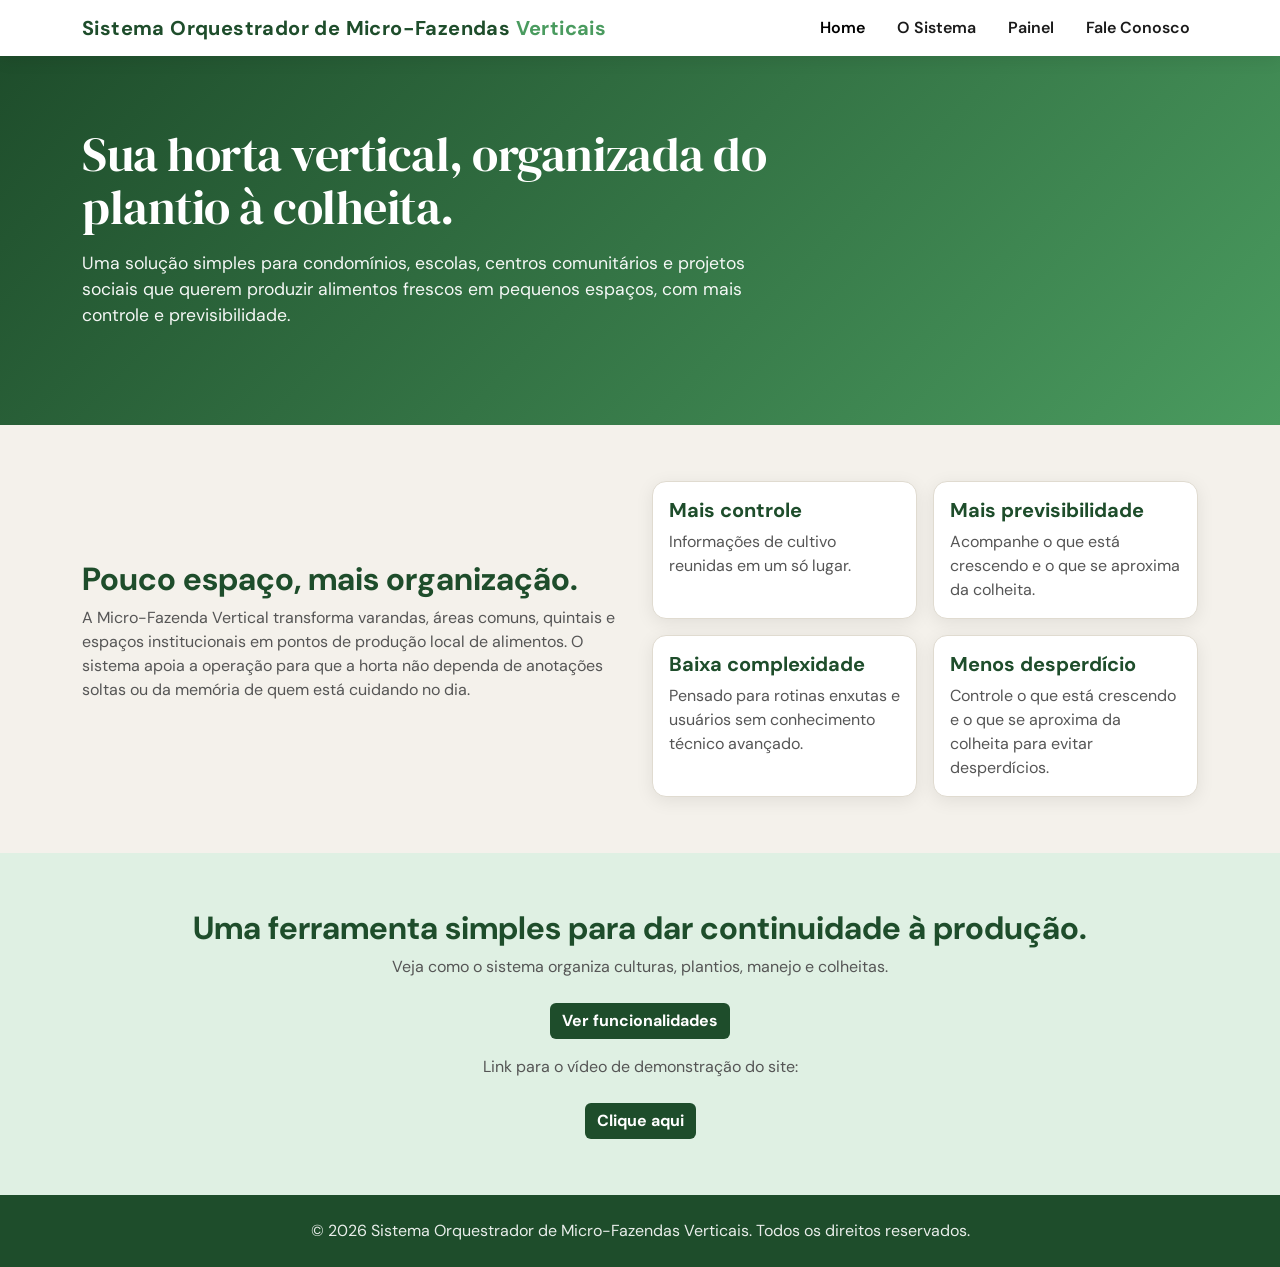
==== index.html @ 996898a3 "Add files via upload" ====
<!DOCTYPE html>
<html lang="pt-br">
<head>
    <meta charset="UTF-8">
    <meta name="viewport" content="width=device-width, initial-scale=1.0">
    <title>Sistema Orquestrador de Micro-Fazendas Verticais | Home</title>
    <link href="https://cdn.jsdelivr.net/npm/bootstrap@5.3.3/dist/css/bootstrap.min.css" rel="stylesheet">
    <link rel="stylesheet" href="./src/css/estilo.css">
</head>
<body>
    <nav class="navbar navbar-expand-md sticky-top">
        <div class="container">
            <a class="navbar-brand" href="index.html">Sistema Orquestrador de Micro-Fazendas <span>Verticais</span></a>
            <button class="navbar-toggler" type="button" data-bs-toggle="collapse" data-bs-target="#menuPrincipal" aria-controls="menuPrincipal" aria-expanded="false" aria-label="Abrir menu">
                <span class="navbar-toggler-icon"></span>
            </button>
            <div class="collapse navbar-collapse justify-content-end" id="menuPrincipal">
                <ul class="navbar-nav gap-md-3">
                    <li class="nav-item"><a class="nav-link active" href="index.html">Home</a></li>
                    <li class="nav-item"><a class="nav-link " href="sistema.html">O Sistema</a></li>
                    <li class="nav-item"><a class="nav-link " href="painel.html">Painel</a></li>
                    <li class="nav-item"><a class="nav-link " href="contato.html">Fale Conosco</a></li>
                </ul>
            </div>
        </div>
    </nav>
    <header class="hero">
        <div class="container">
            <div class="row align-items-center g-4">
                <div class="col-lg-8">
                    <h1 class="display-5 serif mb-3">Sua horta vertical, organizada do plantio à colheita.</h1>
                    <p class="mb-4">
                        Uma solução simples para condomínios, escolas, centros comunitários e projetos sociais
                        que querem produzir alimentos frescos em pequenos espaços, com mais controle e previsibilidade.
                    </p>
                </div>
            </div>
        </div>
    </header>
    <main>
        <section class="secao">
            <div class="container">
                <div class="row g-4 align-items-center">
                    <div class="col-lg-6">
                        <h2 class="titulo-secao">Pouco espaço, mais organização.</h2>
                        <p class="texto-suave">
                            A Micro-Fazenda Vertical transforma varandas, áreas comuns, quintais e espaços institucionais
                            em pontos de produção local de alimentos. O sistema apoia a operação para que a horta
                            não dependa de anotações soltas ou da memória de quem está cuidando no dia.
                        </p>
                    </div>
                    <div class="col-lg-6">
                        <div class="row g-3">
                            <div class="col-md-6">
                                <div class="card h-100">
                                    <div class="card-body">
                                        <h3 class="h5 card-title">Mais controle</h3>
                                        <p class="texto-suave mb-0">Informações de cultivo reunidas em um só lugar.</p>
                                    </div>
                                </div>
                            </div>
                            <div class="col-md-6">
                                <div class="card h-100">
                                    <div class="card-body">
                                        <h3 class="h5 card-title">Mais previsibilidade</h3>
                                        <p class="texto-suave mb-0">Acompanhe o que está crescendo e o que se aproxima da colheita.</p>
                                    </div>
                                </div>
                            </div>
                            <div class="col-md-6">
                                <div class="card h-100">
                                    <div class="card-body">
                                        <h3 class="h5 card-title">Baixa complexidade</h3>
                                        <p class="texto-suave mb-0">Pensado para rotinas enxutas e usuários sem conhecimento técnico avançado.</p>
                                    </div>
                                </div>
                            </div>
                            <div class="col-md-6">
                                <div class="card h-100">
                                    <div class="card-body">
                                        <h3 class="h5 card-title">Menos desperdício</h3>
                                        <p class="texto-suave mb-0">Controle o que está crescendo e o que se aproxima da colheita para evitar desperdícios.</p>
                                    </div>
                                </div>
                            </div>
                        </div>
                    </div>
                </div>
            </div>
        </section>
        <section class="secao bg-verde-suave">
            <div class="container text-center">
                <h2 class="titulo-secao">Uma ferramenta simples para dar continuidade à produção.</h2>
                <p class="texto-suave mb-4">
                    Veja como o sistema organiza culturas, plantios, manejo e colheitas.
                </p>
                <a href="sistema.html" class="btn btn-verde">Ver funcionalidades</a>
                <p class="texto-suave mt-3 mb-4">
                    Link para o vídeo de demonstração do site:
                </p>
                <a href="https://youtu.be/n0V0kbE-1TE" target="_blank" rel="noopener noreferrer" class="btn btn-verde">Clique aqui</a>
            </div>
        </section>
    </main>
    <footer>
        <div class="container text-center">
            <p>&copy; 2026 Sistema Orquestrador de Micro-Fazendas Verticais. Todos os direitos reservados.</p>
        </div>
    </footer>
    <script src="https://cdn.jsdelivr.net/npm/bootstrap@5.3.3/dist/js/bootstrap.bundle.min.js"></script>
    <script src="./src/js/script.js"></script>
</body>
</html>
---- src/css/estilo.css ----
@import url('https://fonts.googleapis.com/css2?family=DM+Sans:wght@400;500;600;700&family=DM+Serif+Display:ital@0;1&display=swap');

:root {
    --bg: #f4f1eb;
    --surface: #ffffff;
    --surface2: #faf8f4;
    --verde: #1e4d2b;
    --verde-claro: #4a9b5f;
    --verde-suave: #dff0e3;
    --terra: #8b5e3c;
    --amarelo: #d4a017;
    --azul: #5b8fc4;
    --text: #1a1a1a;
    --text-suave: #555555;
    --borda: #e0dbd0;
    --sombra: 0 4px 18px rgba(0, 0, 0, 0.08);
}

body {
    font-family: 'DM Sans', Arial, sans-serif;
    background: var(--bg);
    color: var(--text);
}

/* Tipografia serif sutil (inspiração Aurora) */
.serif {
    font-family: 'DM Serif Display', serif;
    font-weight: 400;
    letter-spacing: -0.01em;
}

.navbar {
    background: var(--surface);
    box-shadow: var(--sombra);
}
.navbar-brand {
    color: var(--verde);
    font-weight: 700;
    letter-spacing: 0.02em;
}
.navbar-brand span {
    color: var(--verde-claro);
}
.nav-link {
    color: var(--text);
    font-weight: 600;
}
.nav-link:hover,
.nav-link.active {
    color: var(--verde-claro);
}

.hero {
    background: linear-gradient(135deg, var(--verde), var(--verde-claro));
    color: white;
    padding: 72px 0;
}
.hero h1 {
    font-weight: 700;
    line-height: 1.1;
}
.hero h1.serif {
    font-weight: 400;
}
.hero p {
    max-width: 720px;
    font-size: 1.1rem;
    opacity: 0.95;
}

.secao {
    padding: 56px 0;
}
.titulo-secao {
    color: var(--verde);
    font-weight: 700;
}
.texto-suave {
    color: var(--text-suave);
}

.card {
    border: 1px solid var(--borda);
    border-radius: 14px;
    box-shadow: var(--sombra);
}
.card-title {
    color: var(--verde);
    font-weight: 700;
}
.text-verde {
    color: var(--verde);
    font-weight: 600;
}
.icone-card {
    font-size: 2rem;
    margin-bottom: 12px;
}
.bg-suave {
    background: var(--surface);
}
.bg-verde-suave {
    background: var(--verde-suave);
}

.btn-verde {
    background: var(--verde);
    color: white;
    border: none;
    font-weight: 700;
}
.btn-verde:hover {
    background: var(--verde-claro);
    color: white;
}
.btn-contorno-verde {
    border: 1px solid var(--verde);
    color: var(--verde);
    font-weight: 700;
}
.btn-contorno-verde:hover {
    background: var(--verde-suave);
    color: var(--verde);
}

.form-control:focus,
.form-select:focus {
    border-color: var(--verde-claro);
    box-shadow: 0 0 0 0.2rem rgba(74, 155, 95, 0.20);
}
.alert-success {
    background: var(--verde-suave);
    border-color: var(--verde-claro);
    color: var(--verde);
}

footer {
    background: var(--verde);
    color: white;
    padding: 24px 0;
}
footer p {
    margin: 0;
    opacity: 0.9;
}

/* ─────────────────────────────────
   PAINEL (inspirado no Aurora)
   ───────────────────────────────── */

.stat-card {
    background: var(--surface);
    border: 1px solid var(--borda);
    border-radius: 8px;
    padding: 20px;
    position: relative;
    overflow: hidden;
    height: 100%;
}
.stat-card::before {
    content: '';
    position: absolute;
    top: 0;
    left: 0;
    right: 0;
    height: 3px;
}
.stat-verde::before   { background: var(--verde-claro); }
.stat-amarelo::before { background: var(--amarelo); }
.stat-terra::before   { background: var(--terra); }
.stat-azul::before    { background: var(--azul); }

.stat-num {
    font-size: 2rem;
    font-weight: 700;
    color: var(--verde);
    line-height: 1;
    margin-bottom: 4px;
}
.stat-label {
    font-size: 12px;
    color: var(--text-suave);
    font-weight: 600;
    text-transform: uppercase;
    letter-spacing: 0.06em;
}

.panel-card {
    background: var(--surface);
    border: 1px solid var(--borda);
    border-radius: 8px;
    overflow: hidden;
}
.panel-card-header {
    padding: 14px 20px;
    border-bottom: 1px solid var(--borda);
    display: flex;
    align-items: center;
    justify-content: space-between;
    gap: 12px;
    flex-wrap: wrap;
}
.panel-card-header h3 {
    font-size: 12px;
    font-weight: 700;
    color: var(--verde);
    letter-spacing: 0.06em;
    text-transform: uppercase;
    margin: 0;
}
.panel-card-body {
    padding: 20px;
}

.chip {
    display: inline-block;
    padding: 3px 10px;
    border-radius: 999px;
    font-size: 11px;
    font-weight: 600;
    letter-spacing: 0.04em;
    text-transform: uppercase;
    line-height: 1.4;
}
.chip-azul    { background: #e3eef9; color: #2c6cb0; }
.chip-amarelo { background: #fdf3d4; color: #8a6914; }
.chip-verde   { background: var(--verde-suave); color: var(--verde); }

.tabela-plantios {
    width: 100%;
    border-collapse: collapse;
}
.tabela-plantios th {
    text-align: left;
    padding: 12px 20px;
    background: var(--surface2);
    font-size: 11px;
    text-transform: uppercase;
    letter-spacing: 0.06em;
    color: var(--text-suave);
    font-weight: 600;
    border-bottom: 1px solid var(--borda);
}
.tabela-plantios td {
    padding: 14px 20px;
    border-bottom: 1px solid var(--borda);
    font-size: 13px;
    vertical-align: middle;
}
.tabela-plantios tbody tr:last-child td {
    border-bottom: none;
}
.tabela-plantios tbody tr:hover {
    background: var(--surface2);
}

.barra-progresso {
    width: 100%;
    height: 6px;
    background: #ebe7df;
    border-radius: 3px;
    overflow: hidden;
}
.barra-fill {
    height: 100%;
    background: var(--verde-claro);
    border-radius: 3px;
}
.barra-fill.pronto {
    background: var(--verde);
}

.estado-vazio {
    padding: 48px 20px;
    text-align: center;
    color: var(--text-suave);
}
.estado-vazio-icon {
    font-size: 2.2rem;
    display: block;
    margin-bottom: 10px;
    opacity: 0.4;
}

#toast-container {
    position: fixed;
    bottom: 20px;
    right: 20px;
    z-index: 9999;
    display: flex;
    flex-direction: column;
    gap: 8px;
    pointer-events: none;
}
.toast-custom {
    background: var(--verde);
    color: white;
    padding: 12px 18px;
    border-radius: 6px;
    box-shadow: 0 4px 12px rgba(0, 0, 0, 0.15);
    font-size: 13px;
    font-weight: 500;
    pointer-events: auto;
}

@media (max-width: 768px) {
    .hero {
        padding: 48px 0;
    }
    .hero h1 {
        font-size: 2rem;
    }
    .secao {
        padding: 40px 0;
    }
    .stat-num {
        font-size: 1.6rem;
    }
    .tabela-plantios th,
    .tabela-plantios td {
        padding: 10px 14px;
    }
}
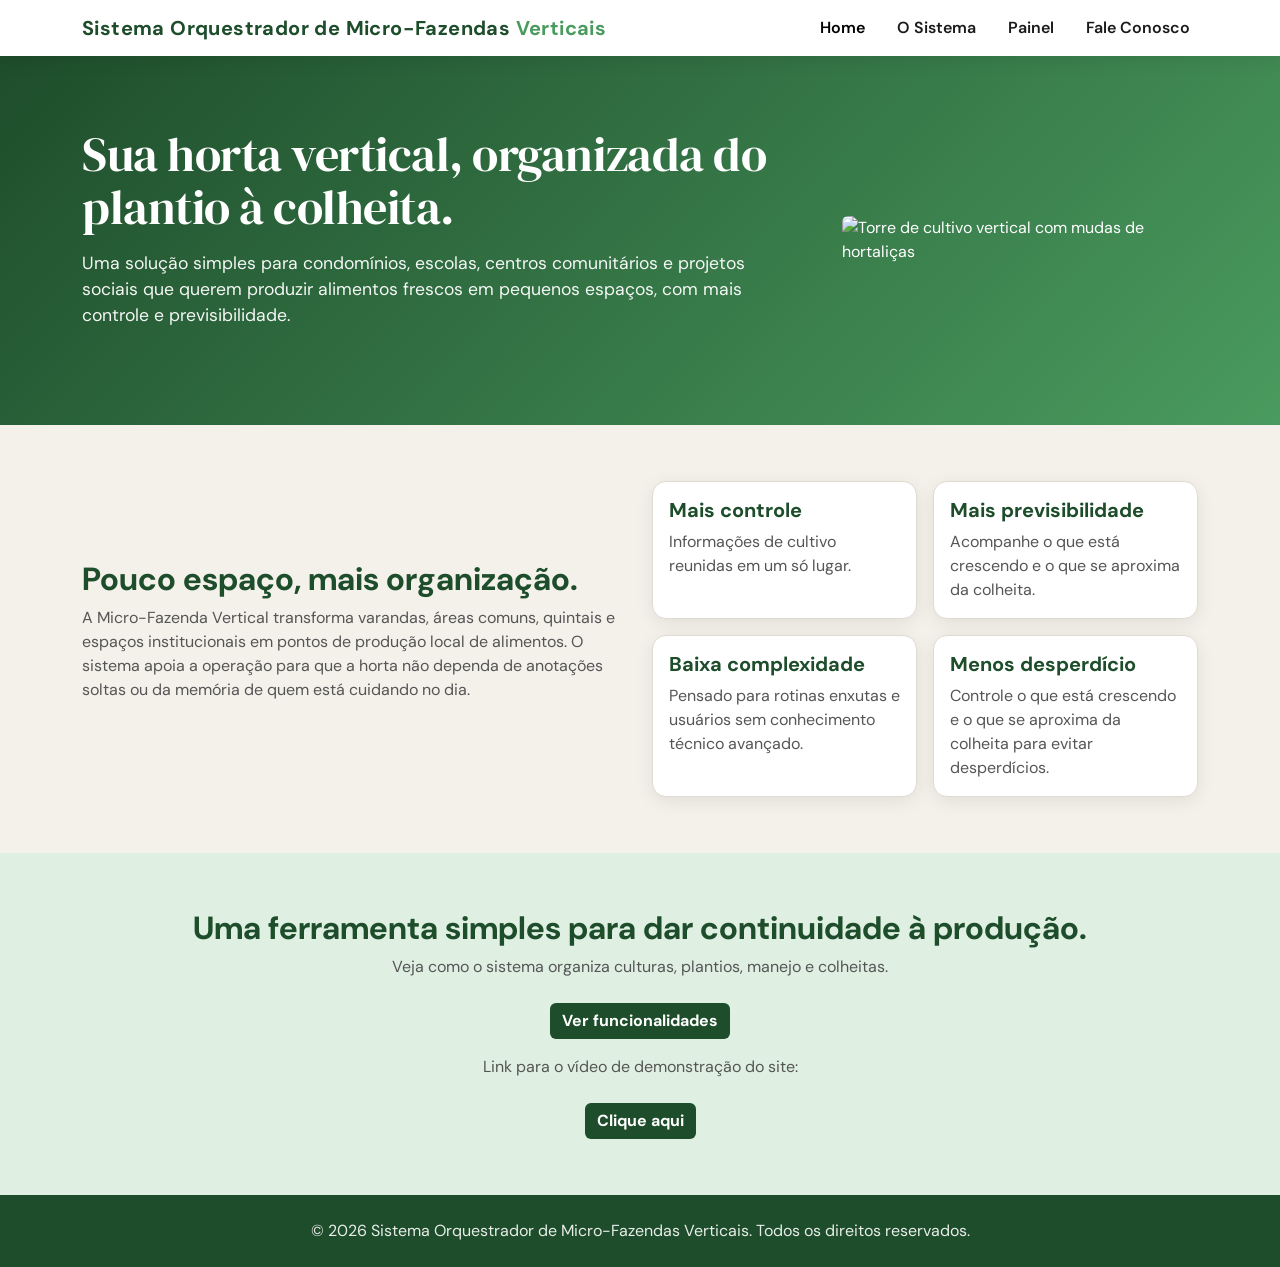
==== commit db860135: "Add image to header section in index.html" ====
--- a/index.html
+++ b/index.html
@@ -33,6 +33,8 @@
                         Uma solução simples para condomínios, escolas, centros comunitários e projetos sociais
                         que querem produzir alimentos frescos em pequenos espaços, com mais controle e previsibilidade.
                     </p>
+                </div>
+                <div class="col-lg-4"> <img src="https://images.unsplash.com/photo-1682629088851-daa687df7f7f?w=800&q=80&auto=format&fit=crop" alt="Torre de cultivo vertical com mudas de hortaliças" class="img-fluid rounded hero-img">
                 </div>
             </div>
         </div>
--- a/src/css/estilo.css
+++ b/src/css/estilo.css
@@ -22,7 +22,6 @@
     color: var(--text);
 }
 
-/* Tipografia serif sutil (inspiração Aurora) */
 .serif {
     font-family: 'DM Serif Display', serif;
     font-weight: 400;
@@ -143,10 +142,6 @@
     margin: 0;
     opacity: 0.9;
 }
-
-/* ─────────────────────────────────
-   PAINEL (inspirado no Aurora)
-   ───────────────────────────────── */
 
 .stat-card {
     background: var(--surface);
@@ -320,4 +315,49 @@
     .tabela-plantios td {
         padding: 10px 14px;
     }
-}
+    .navbar-brand {
+        font-size: 0.95rem;
+        white-space: normal;
+        line-height: 1.25;
+        max-width: calc(100% - 56px);
+    }
+
+    .tabela-plantios,
+    .tabela-plantios tbody,
+    .tabela-plantios tr,
+    .tabela-plantios td {
+        display: block;
+        width: 100%;
+    }
+    .tabela-plantios thead {
+        display: none;
+    }
+    .tabela-plantios tr {
+        padding: 14px 16px;
+        border-bottom: 1px solid var(--borda);
+    }
+    .tabela-plantios tr:last-child {
+        border-bottom: none;
+    }
+    .tabela-plantios td {
+        padding: 4px 0;
+        border-bottom: none;
+    }
+    .tabela-plantios td.text-end {
+        text-align: left;
+        margin-top: 8px;
+    }
+
+    .hero-img {
+    width: 100%;
+    max-height: 420px;
+    object-fit: cover;
+    box-shadow: 0 10px 30px rgba(0, 0, 0, 0.25);
+    }
+    @media (max-width: 991px) {
+    .hero-img {
+        max-height: 280px;
+        margin-top: 16px;
+    }
+}
+}
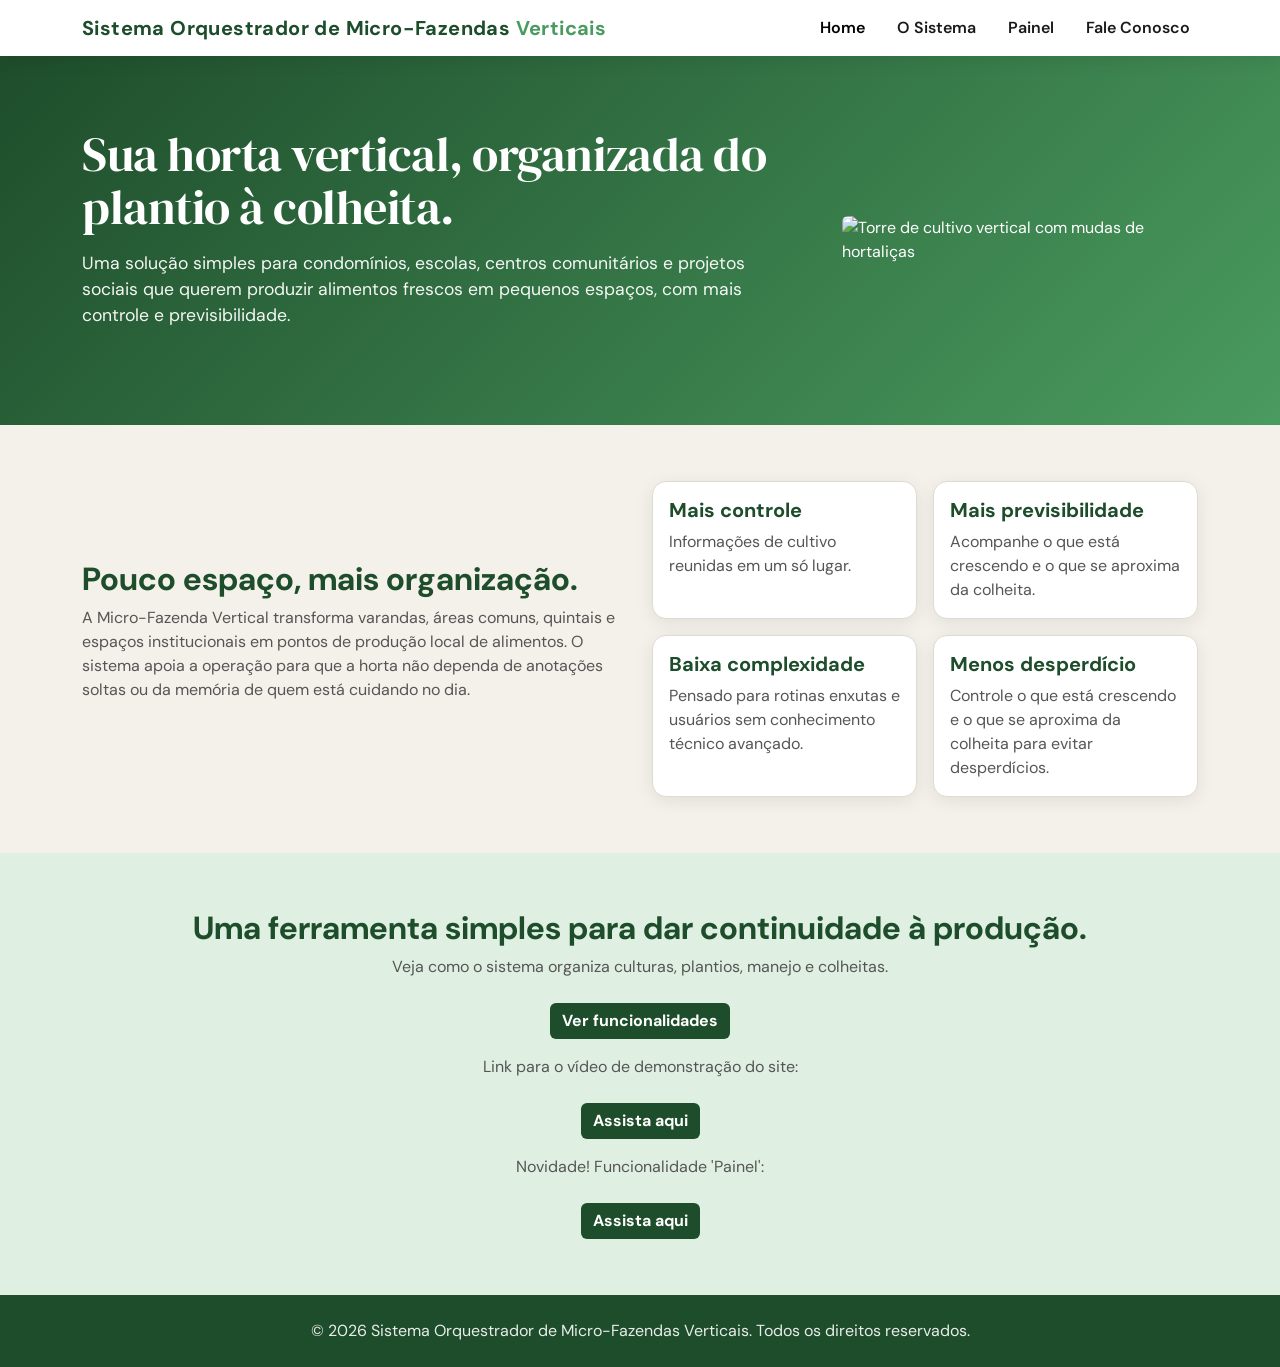
==== commit e86435ed: "Update video links and add new feature announcement" ====
--- a/index.html
+++ b/index.html
@@ -100,7 +100,11 @@
                 <p class="texto-suave mt-3 mb-4">
                     Link para o vídeo de demonstração do site:
                 </p>
-                <a href="https://youtu.be/n0V0kbE-1TE" target="_blank" rel="noopener noreferrer" class="btn btn-verde">Clique aqui</a>
+                <a href="https://youtu.be/n0V0kbE-1TE" target="_blank" rel="noopener noreferrer" class="btn btn-verde">Assista aqui</a>
+                <p class="texto-suave mt-3 mb-4">
+                    Novidade! Funcionalidade 'Painel':
+                </p>
+                <a href="https://youtu.be/Vc2GLuo6h18" target="_blank" rel="noopener noreferrer" class="btn btn-verde">Assista aqui</a>
             </div>
         </section>
     </main>
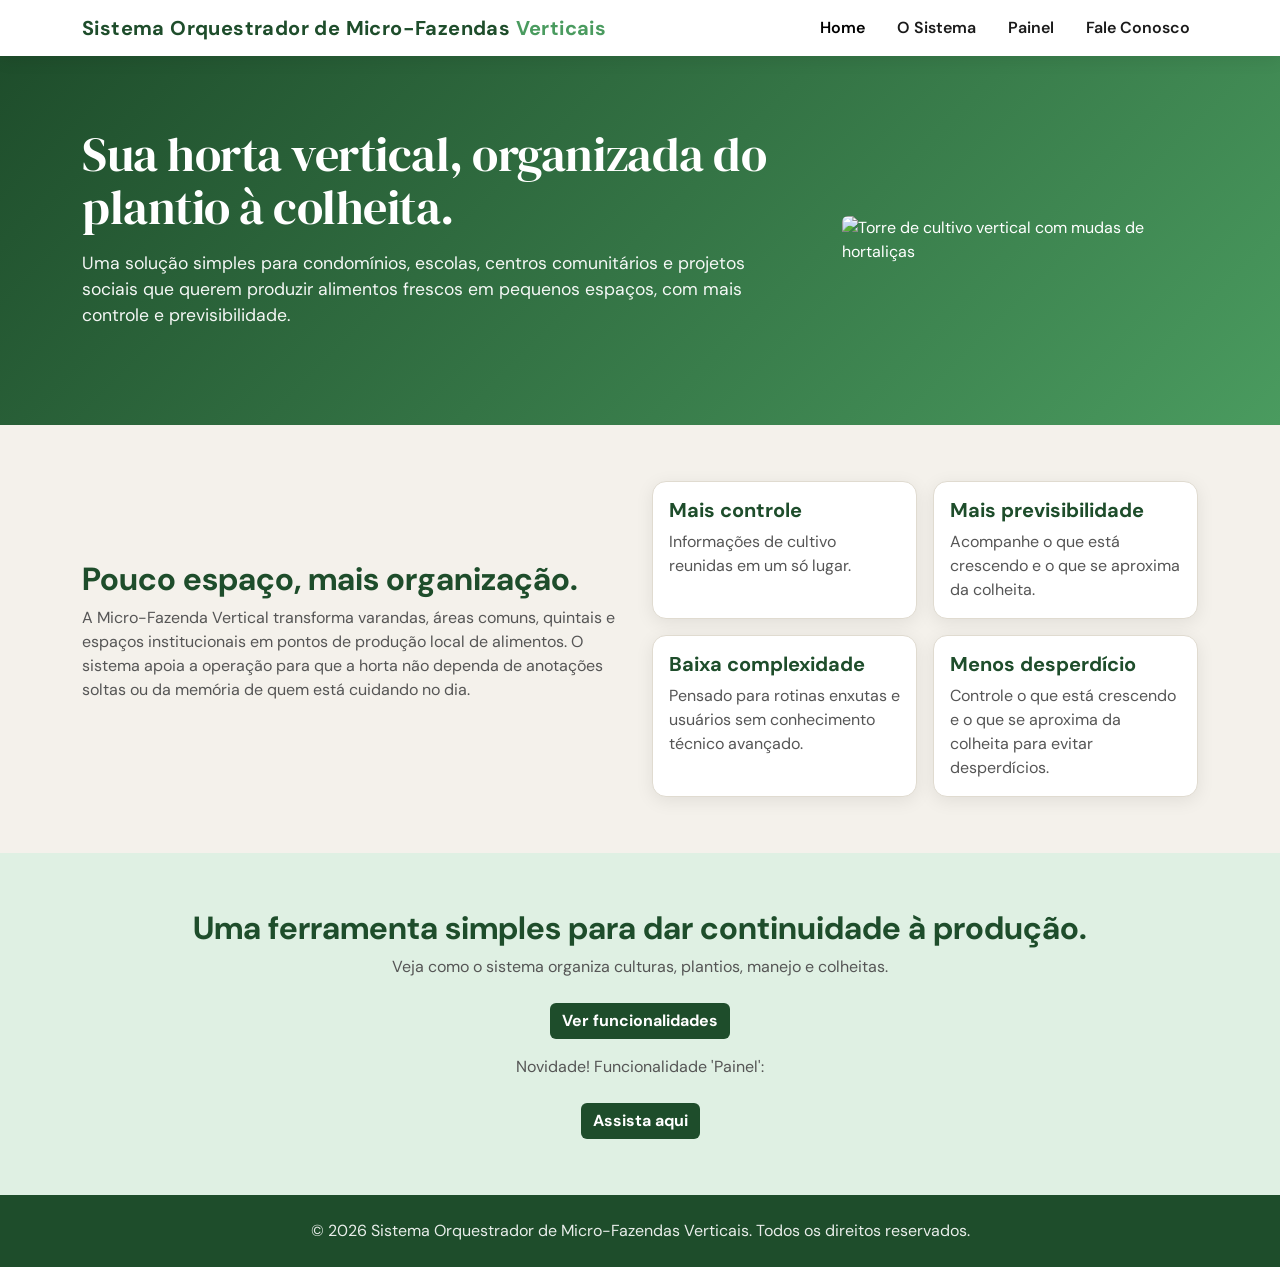
==== commit b677be38: "Update index.html" ====
--- a/index.html
+++ b/index.html
@@ -98,10 +98,6 @@
                 </p>
                 <a href="sistema.html" class="btn btn-verde">Ver funcionalidades</a>
                 <p class="texto-suave mt-3 mb-4">
-                    Link para o vídeo de demonstração do site:
-                </p>
-                <a href="https://youtu.be/n0V0kbE-1TE" target="_blank" rel="noopener noreferrer" class="btn btn-verde">Assista aqui</a>
-                <p class="texto-suave mt-3 mb-4">
                     Novidade! Funcionalidade 'Painel':
                 </p>
                 <a href="https://youtu.be/Vc2GLuo6h18" target="_blank" rel="noopener noreferrer" class="btn btn-verde">Assista aqui</a>
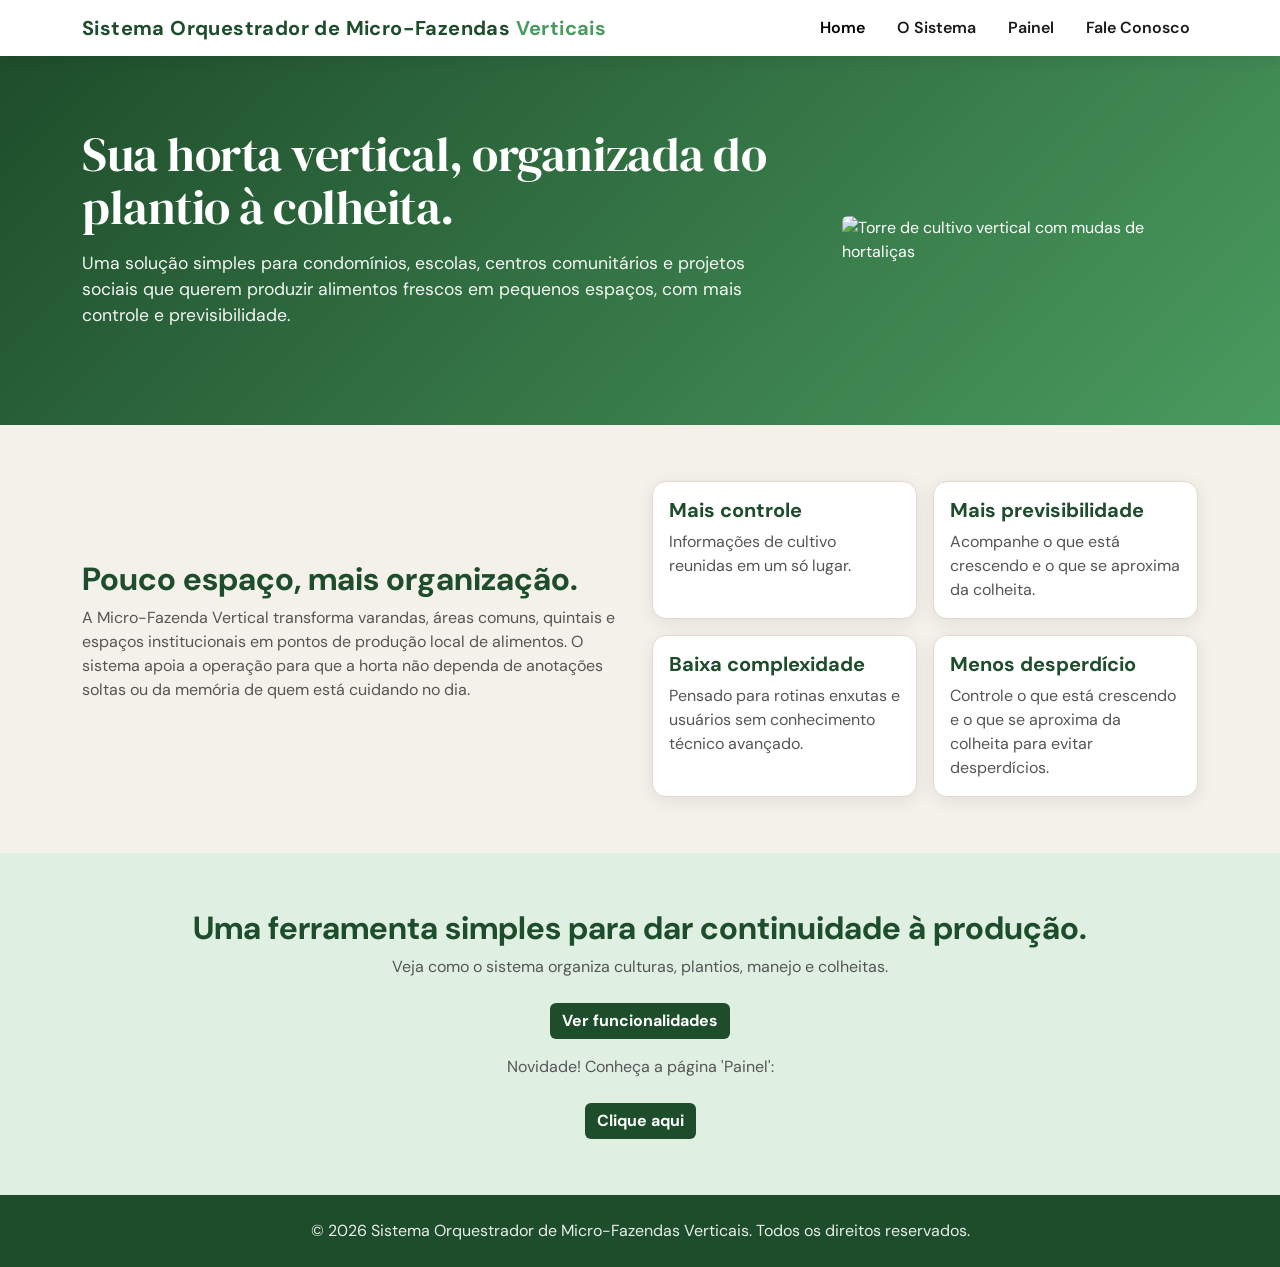
==== commit 4f15f997: "Update index.html" ====
--- a/index.html
+++ b/index.html
@@ -98,9 +98,9 @@
                 </p>
                 <a href="sistema.html" class="btn btn-verde">Ver funcionalidades</a>
                 <p class="texto-suave mt-3 mb-4">
-                    Novidade! Funcionalidade 'Painel':
+                    Novidade! Conheça a página 'Painel':
                 </p>
-                <a href="https://youtu.be/Vc2GLuo6h18" target="_blank" rel="noopener noreferrer" class="btn btn-verde">Assista aqui</a>
+                <a href="https://youtu.be/Vc2GLuo6h18" target="_blank" rel="noopener noreferrer" class="btn btn-verde">Clique aqui</a>
             </div>
         </section>
     </main>
